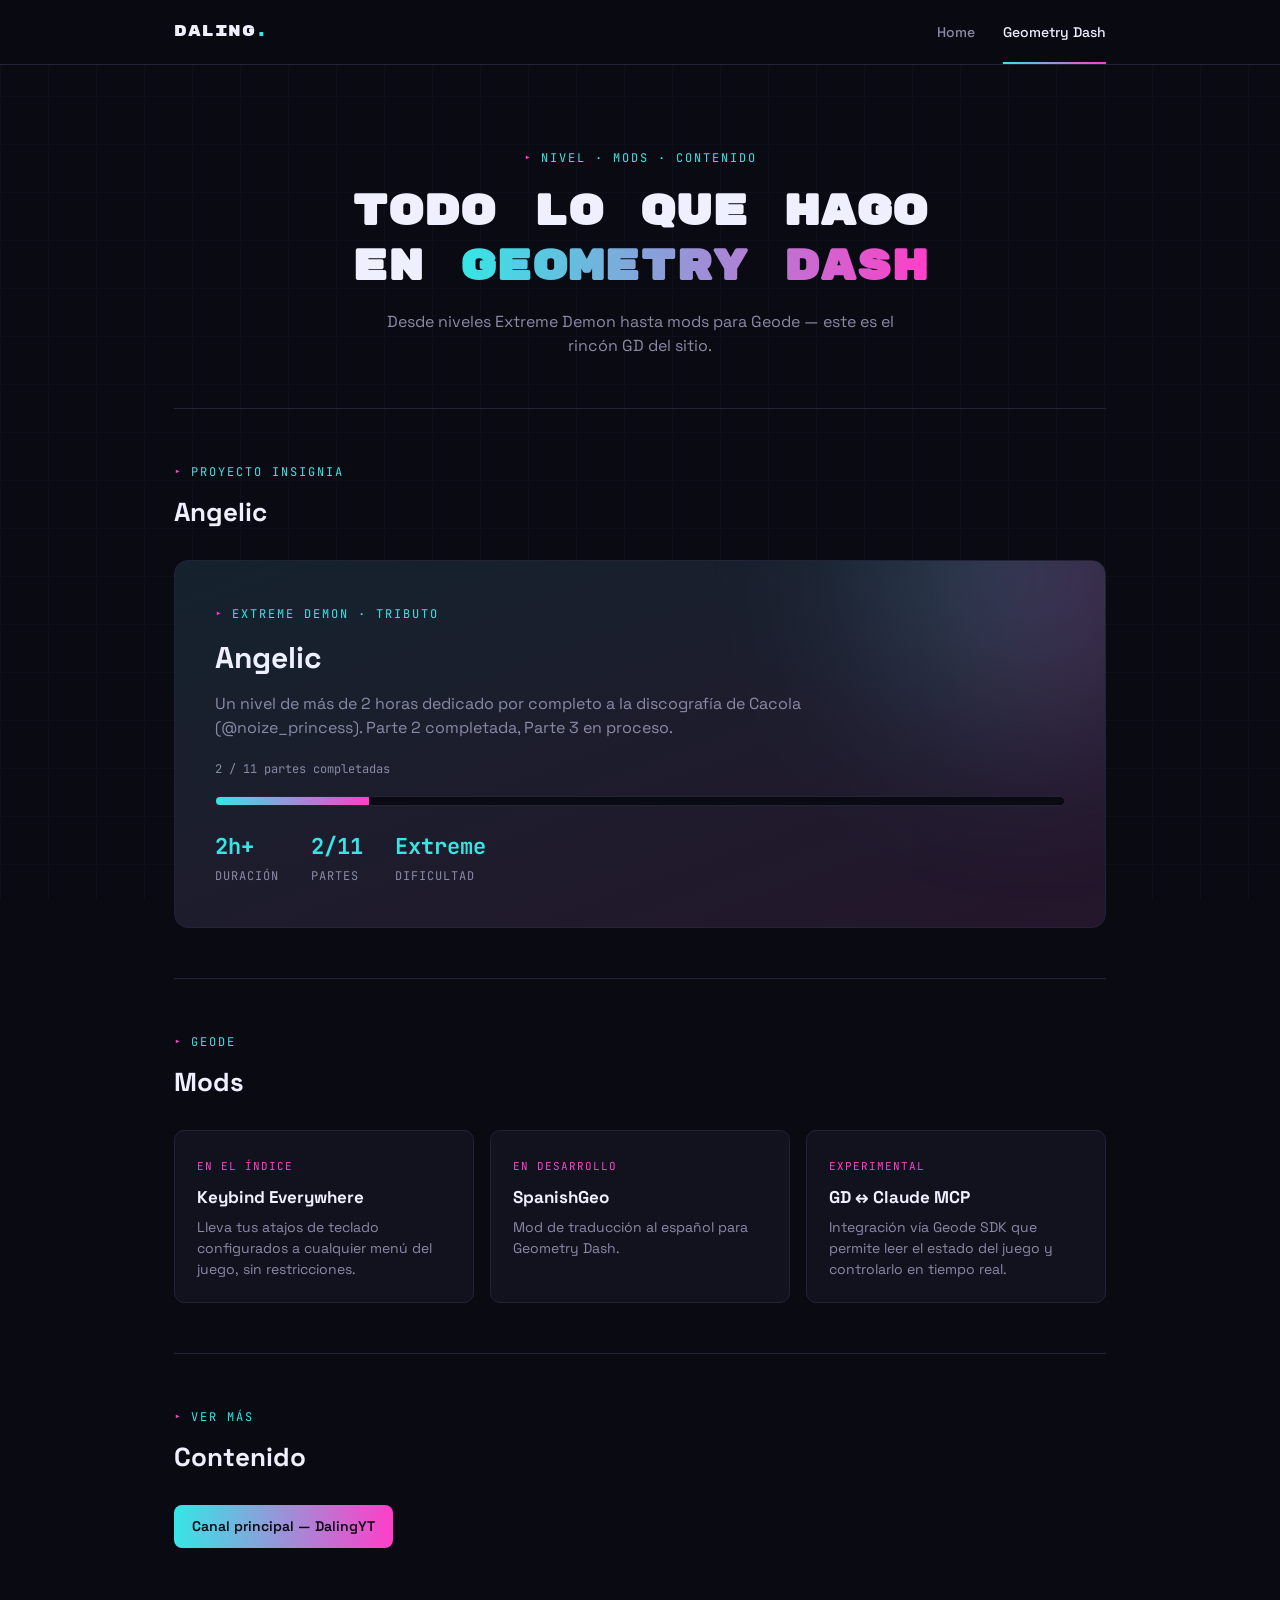
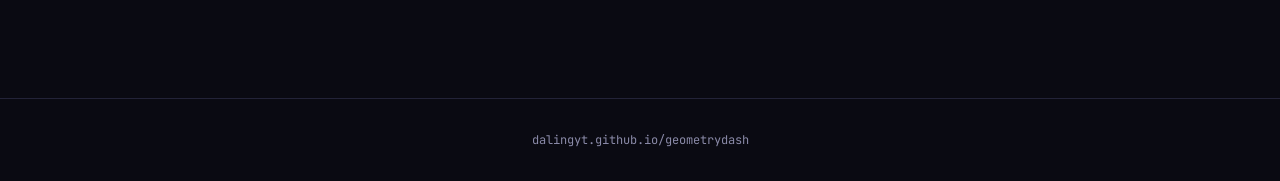
==== geometrydash/index.html @ 339babcb "Add files via upload" ====
<!DOCTYPE html>
<html lang="es">
<head>
<meta charset="UTF-8">
<meta name="viewport" content="width=device-width, initial-scale=1.0">
<title>Geometry Dash — Daling</title>
<link rel="stylesheet" href="../style.css">
<style>
  .hero {
    padding: 80px 0 50px;
    text-align: center;
  }
  .hero h1 {
    font-family: 'Rubik Mono One', sans-serif;
    font-size: clamp(28px, 5vw, 42px);
    line-height: 1.3;
    margin: 16px 0;
  }
  .hero p { color: var(--text-dim); max-width: 52ch; margin: 0 auto; }

  section { padding: 50px 0; border-top: 1px solid var(--line); }
  .section-head { margin-bottom: 28px; }
  .section-head h2 { font-size: 26px; margin-top: 10px; }

  /* Angelic feature — the signature of this page */
  .angelic {
    position: relative;
    border-radius: 14px;
    padding: 40px;
    background:
      linear-gradient(160deg, rgba(53,230,230,0.08), rgba(255,62,201,0.08)),
      var(--bg-elevated);
    border: 1px solid var(--line);
    overflow: hidden;
  }
  .angelic::before {
    content: '';
    position: absolute;
    top: -40%; right: -10%;
    width: 320px; height: 320px;
    background: var(--grad);
    filter: blur(90px);
    opacity: 0.25;
    border-radius: 50%;
  }
  .angelic-inner { position: relative; z-index: 1; }
  .angelic h3 {
    font-size: 30px;
    margin: 10px 0 12px;
  }
  .angelic p { color: var(--text-dim); max-width: 60ch; margin-bottom: 20px; }
  .statrow { display: flex; gap: 32px; flex-wrap: wrap; margin-top: 24px; }
  .stat { font-family: 'JetBrains Mono', monospace; }
  .stat .num { font-size: 22px; font-weight: 700; color: var(--cyan); display: block; }
  .stat .label { font-size: 12px; color: var(--text-dim); text-transform: uppercase; letter-spacing: 1px; }

  .progressbar {
    height: 10px;
    border-radius: 6px;
    background: var(--bg);
    border: 1px solid var(--line);
    overflow: hidden;
    margin: 18px 0 6px;
  }
  .progressbar > div {
    height: 100%;
    width: 62%;
    background: var(--grad);
  }
  .progress-label { font-family: 'JetBrains Mono', monospace; font-size: 12px; color: var(--text-dim); }

  .cardgrid {
    display: grid;
    grid-template-columns: repeat(auto-fit, minmax(220px, 1fr));
    gap: 16px;
  }
  .card {
    background: var(--bg-elevated);
    border: 1px solid var(--line);
    border-radius: 10px;
    padding: 22px;
    transition: border-color 0.15s, transform 0.15s;
  }
  .card:hover { border-color: var(--cyan); transform: translateY(-3px); }
  .card .tag {
    font-family: 'JetBrains Mono', monospace;
    font-size: 11px;
    color: var(--magenta);
    text-transform: uppercase;
    letter-spacing: 1px;
  }
  .card h3 { font-size: 17px; margin: 8px 0 6px; }
  .card p { color: var(--text-dim); font-size: 14px; }

  .btn {
    display: inline-flex;
    align-items: center;
    gap: 8px;
    padding: 11px 18px;
    border-radius: 8px;
    font-weight: 600;
    font-size: 14px;
    border: 1px solid var(--line);
    transition: transform 0.15s, border-color 0.15s;
  }
  .btn:hover { transform: translateY(-2px); border-color: var(--cyan); }
  .btn.primary { background: var(--grad); color: #0a0a12; border: none; }
</style>
</head>
<body>

<nav>
  <div class="wrap">
    <div class="brand">DALING<span>.</span></div>
    <div class="navlinks">
      <a href="../index.html">Home</a>
      <a href="index.html" class="active">Geometry Dash</a>
    </div>
  </div>
</nav>

<div class="wrap">
  <section class="hero" style="border-top:none;">
    <span class="eyebrow">Nivel · Mods · Contenido</span>
    <h1>Todo lo que hago<br>en <span class="grad-text">Geometry Dash</span></h1>
    <p>Desde niveles Extreme Demon hasta mods para Geode — este es el rincón GD del sitio.</p>
  </section>

  <section>
    <div class="section-head">
      <span class="eyebrow">Proyecto insignia</span>
      <h2>Angelic</h2>
    </div>
    <div class="angelic">
      <div class="angelic-inner">
        <span class="eyebrow">Extreme Demon · Tributo</span>
        <h3>Angelic</h3>
        <p>Un nivel de más de 2 horas dedicado por completo a la discografía de Cacola (@noize_princess). Parte 2 completada, Parte 3 en proceso.</p>
        <div class="progress-label">2 / 11 partes completadas</div>
        <div class="progressbar"><div style="width: 18%;"></div></div>
        <div class="statrow">
          <div class="stat"><span class="num">2h+</span><span class="label">Duración</span></div>
          <div class="stat"><span class="num">2/11</span><span class="label">Partes</span></div>
          <div class="stat"><span class="num">Extreme</span><span class="label">Dificultad</span></div>
        </div>
      </div>
    </div>
  </section>

  <section>
    <div class="section-head">
      <span class="eyebrow">Geode</span>
      <h2>Mods</h2>
    </div>
    <div class="cardgrid">
      <div class="card">
        <span class="tag">En el índice</span>
        <h3>Keybind Everywhere</h3>
        <p>Lleva tus atajos de teclado configurados a cualquier menú del juego, sin restricciones.</p>
      </div>
      <div class="card">
        <span class="tag">En desarrollo</span>
        <h3>SpanishGeo</h3>
        <p>Mod de traducción al español para Geometry Dash.</p>
      </div>
      <div class="card">
        <span class="tag">Experimental</span>
        <h3>GD ↔ Claude MCP</h3>
        <p>Integración vía Geode SDK que permite leer el estado del juego y controlarlo en tiempo real.</p>
      </div>
    </div>
  </section>

  <section>
    <div class="section-head">
      <span class="eyebrow">Ver más</span>
      <h2>Contenido</h2>
    </div>
    <a class="btn primary" href="https://www.youtube.com/@DalingYT" target="_blank" rel="noopener">Canal principal — DalingYT</a>
  </section>
</div>

<footer>dalingyt.github.io/geometrydash</footer>

</body>
</html>
---- style.css ----
@import url('https://fonts.googleapis.com/css2?family=Rubik+Mono+One&family=Space+Grotesk:wght@400;500;600;700&family=JetBrains+Mono:wght@400;500&display=swap');

:root {
  --bg: #0a0a12;
  --bg-elevated: #12121e;
  --line: #232338;
  --cyan: #35e6e6;
  --magenta: #ff3ec9;
  --yellow: #fce94f;
  --text: #eef0ff;
  --text-dim: #8a8aa8;
  --grad: linear-gradient(90deg, var(--cyan), var(--magenta));
}

* { margin: 0; padding: 0; box-sizing: border-box; }

html { scroll-behavior: smooth; }

body {
  background: var(--bg);
  color: var(--text);
  font-family: 'Space Grotesk', sans-serif;
  line-height: 1.5;
  overflow-x: hidden;
}

body::before {
  content: '';
  position: fixed;
  inset: 0;
  background-image:
    linear-gradient(var(--line) 1px, transparent 1px),
    linear-gradient(90deg, var(--line) 1px, transparent 1px);
  background-size: 48px 48px;
  opacity: 0.25;
  pointer-events: none;
  z-index: 0;
}

a { color: inherit; text-decoration: none; }

.wrap {
  position: relative;
  z-index: 1;
  max-width: 980px;
  margin: 0 auto;
  padding: 0 24px;
}

/* Nav */
nav {
  position: sticky;
  top: 0;
  z-index: 10;
  background: rgba(10,10,18,0.85);
  backdrop-filter: blur(8px);
  border-bottom: 1px solid var(--line);
}
nav .wrap {
  display: flex;
  align-items: center;
  justify-content: space-between;
  height: 64px;
}
.brand {
  font-family: 'Rubik Mono One', sans-serif;
  font-size: 15px;
  letter-spacing: 0.5px;
}
.brand span { color: var(--cyan); }
.navlinks { display: flex; gap: 28px; font-size: 14px; font-weight: 500; }
.navlinks a { color: var(--text-dim); transition: color 0.15s; position: relative; }
.navlinks a:hover, .navlinks a.active { color: var(--text); }
.navlinks a.active::after {
  content: '';
  position: absolute;
  left: 0; right: 0; bottom: -21px;
  height: 2px;
  background: var(--grad);
}

/* Headings */
h1, h2, h3 { font-family: 'Space Grotesk', sans-serif; font-weight: 700; }
.eyebrow {
  font-family: 'JetBrains Mono', monospace;
  font-size: 12px;
  letter-spacing: 2px;
  text-transform: uppercase;
  color: var(--cyan);
  display: inline-flex;
  align-items: center;
  gap: 8px;
}
.eyebrow::before { content: '▸'; color: var(--magenta); }

.grad-text {
  background: var(--grad);
  -webkit-background-clip: text;
  background-clip: text;
  color: transparent;
}

/* Focus visibility */
a:focus-visible, button:focus-visible {
  outline: 2px solid var(--cyan);
  outline-offset: 3px;
}

@media (prefers-reduced-motion: reduce) {
  * { animation: none !important; transition: none !important; }
}

footer {
  border-top: 1px solid var(--line);
  margin-top: 100px;
  padding: 32px 0;
  text-align: center;
  color: var(--text-dim);
  font-family: 'JetBrains Mono', monospace;
  font-size: 12px;
}
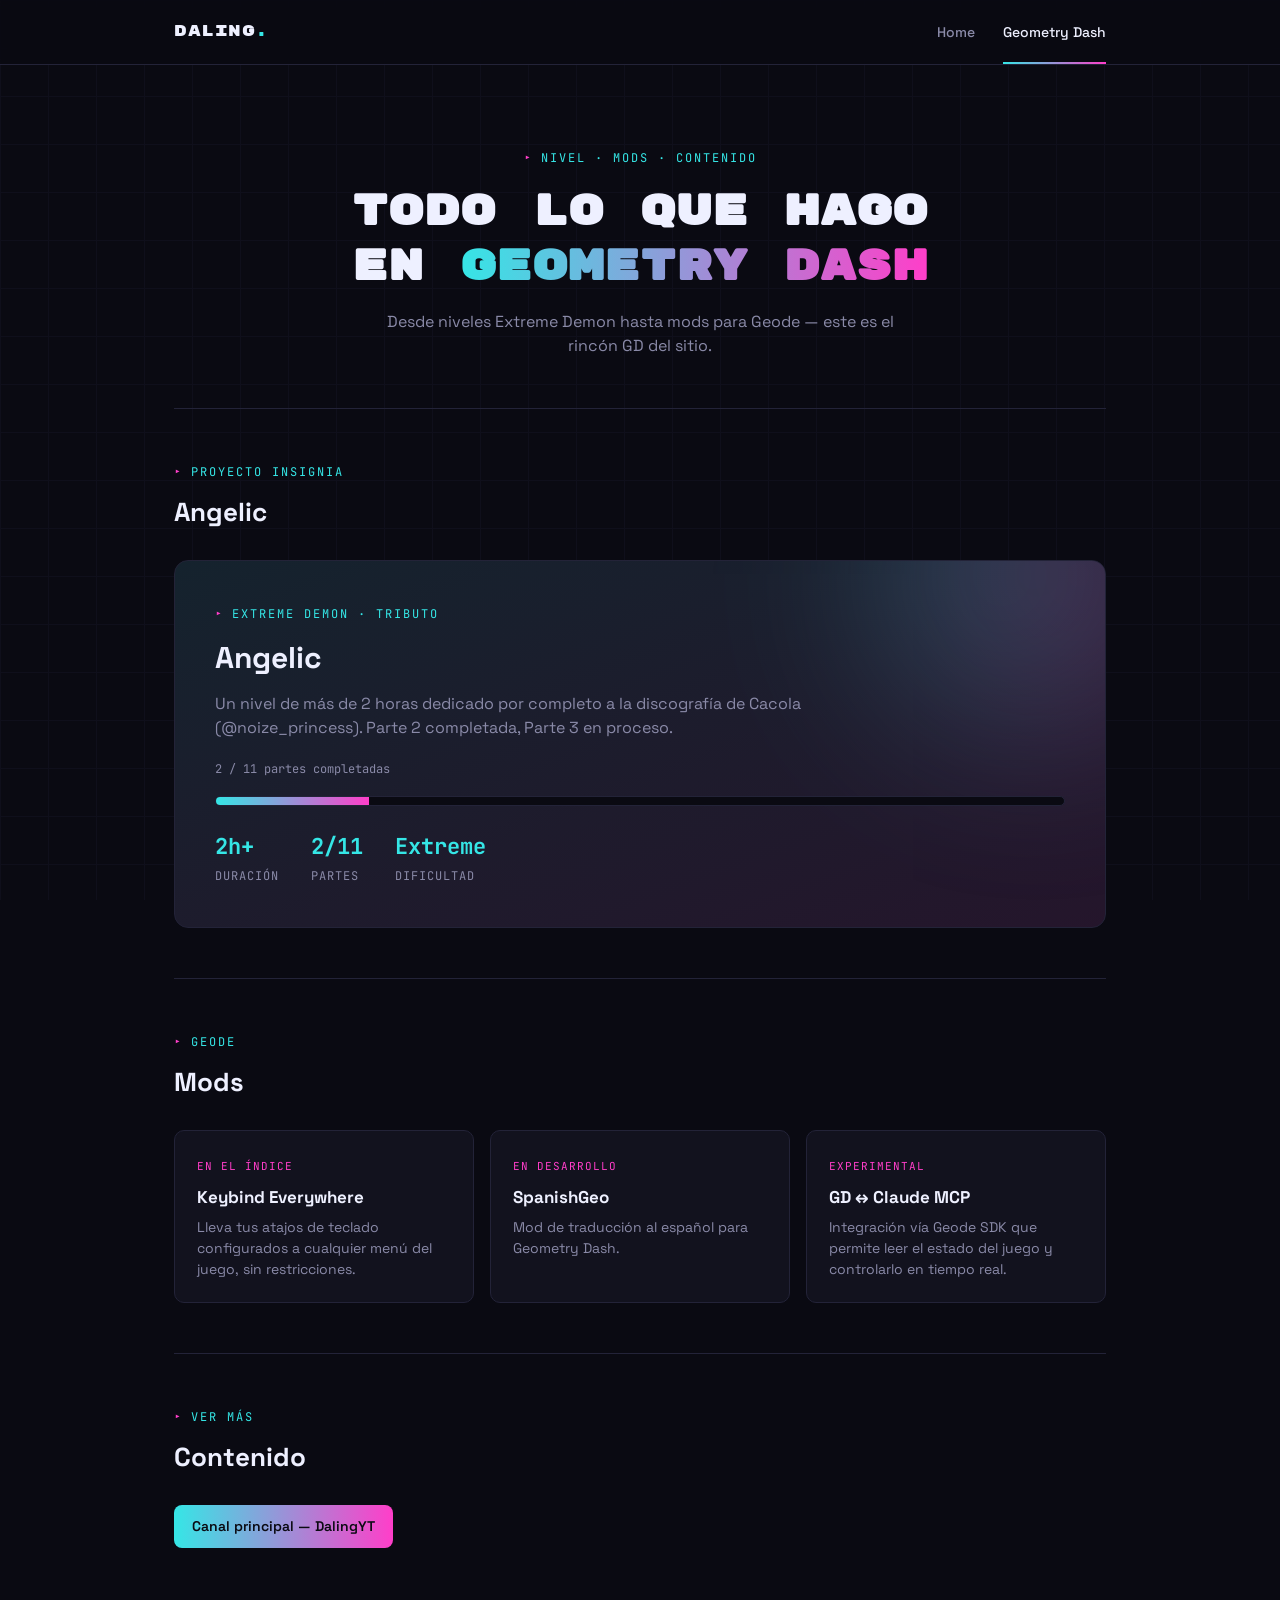
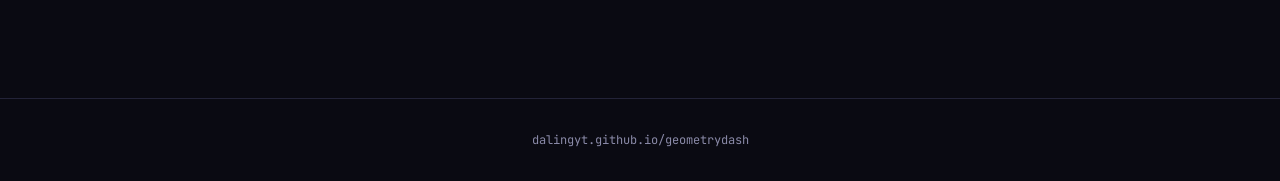
==== commit 197586f2: "Add files via upload" ====
--- a/geometrydash/index.html
+++ b/geometrydash/index.html
@@ -4,6 +4,15 @@
 <meta charset="UTF-8">
 <meta name="viewport" content="width=device-width, initial-scale=1.0">
 <title>Geometry Dash — Daling</title>
+
+<!-- Open Graph / preview para Discord, WhatsApp, etc. -->
+<meta property="og:title" content="Geometry Dash — Daling">
+<meta property="og:description" content="Niveles, mods de Geode y contenido de Geometry Dash.">
+<meta property="og:image" content="https://dalingyt.github.io/og-image.png">
+<meta property="og:url" content="https://dalingyt.github.io/geometrydash/">
+<meta property="og:type" content="website">
+<meta name="twitter:card" content="summary_large_image">
+
 <link rel="stylesheet" href="../style.css">
 <style>
   .hero {
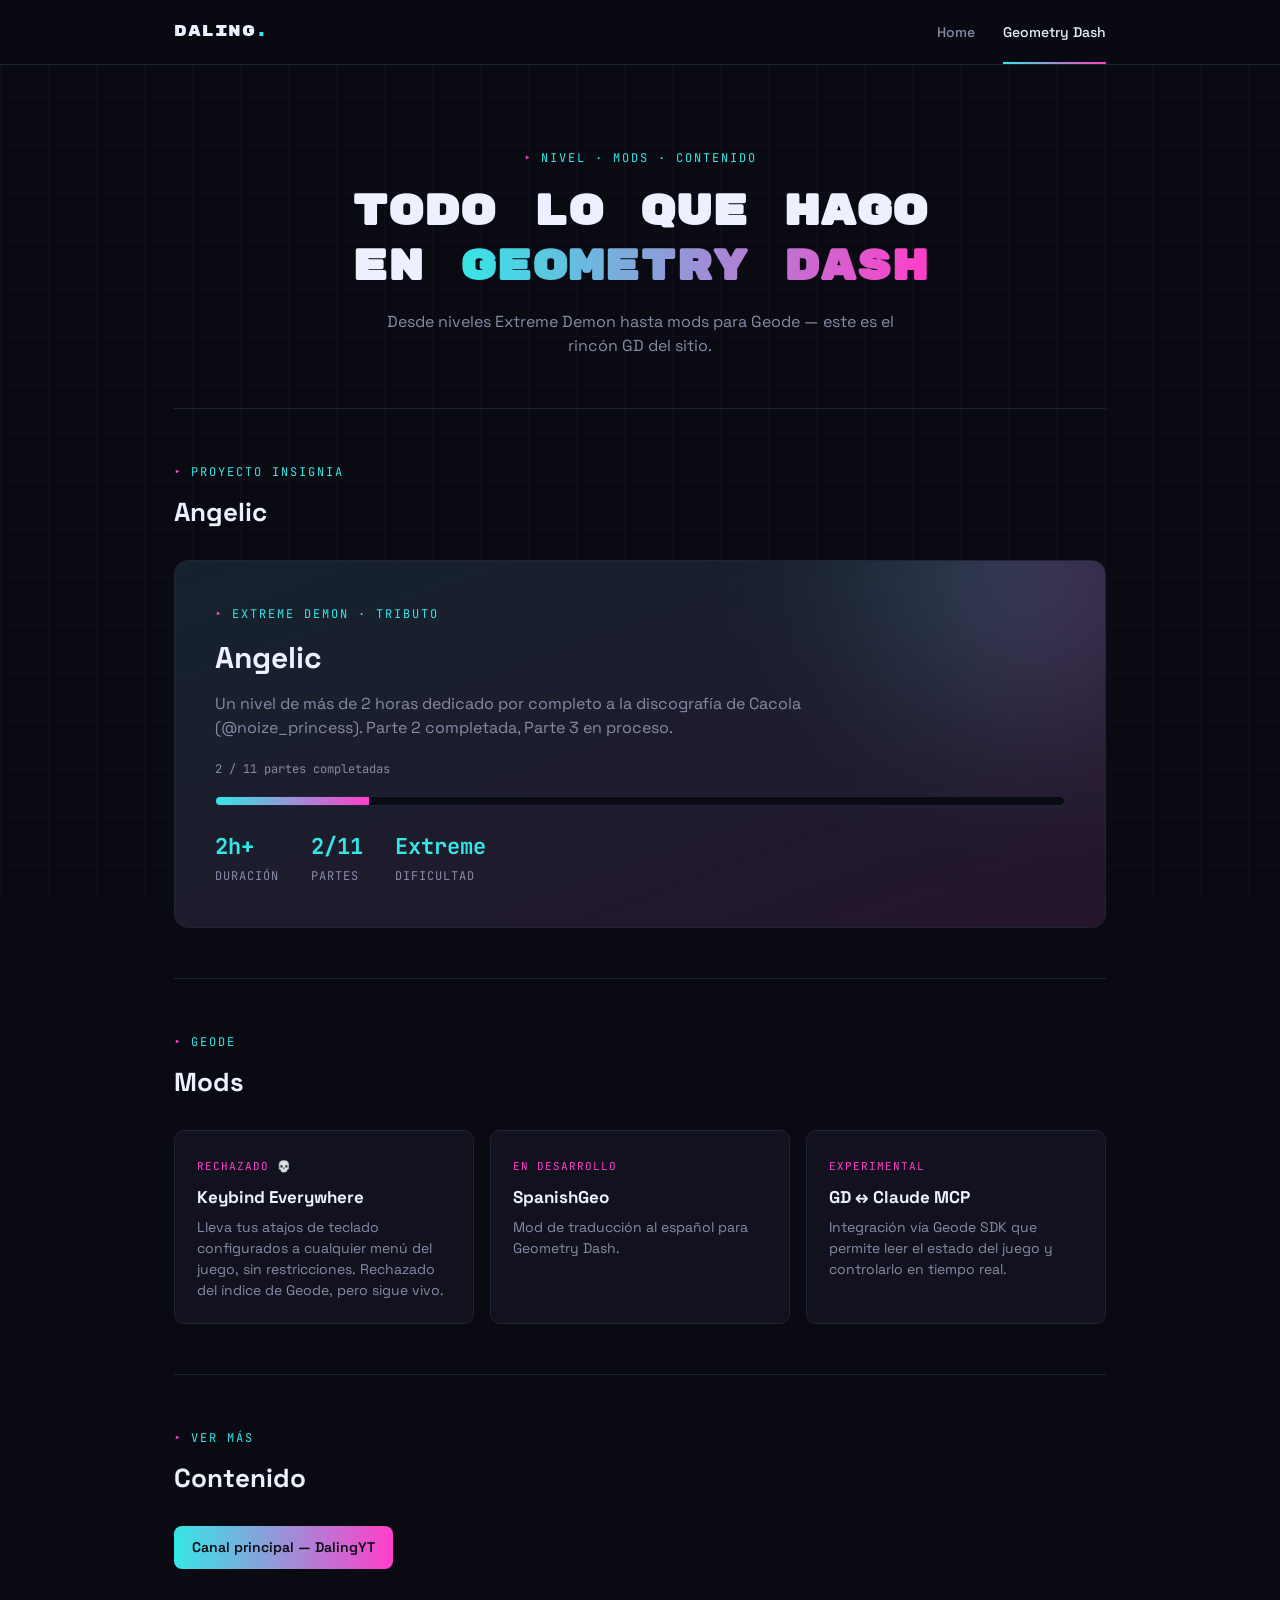
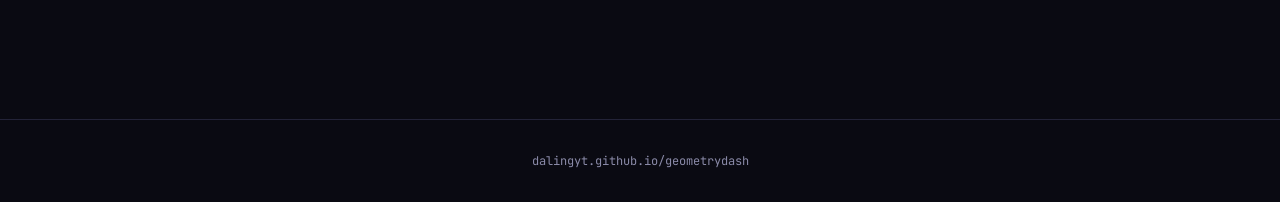
==== commit 10da18af: "Add files via upload" ====
--- a/geometrydash/index.html
+++ b/geometrydash/index.html
@@ -4,6 +4,9 @@
 <meta charset="UTF-8">
 <meta name="viewport" content="width=device-width, initial-scale=1.0">
 <title>Geometry Dash — Daling</title>
+<link rel="icon" type="image/svg+xml" href="../favicon.svg">
+<link rel="icon" type="image/png" href="../favicon-32.png">
+<link rel="apple-touch-icon" href="../apple-touch-icon.png">
 
 <!-- Open Graph / preview para Discord, WhatsApp, etc. -->
 <meta property="og:title" content="Geometry Dash — Daling">
@@ -163,9 +166,9 @@
     </div>
     <div class="cardgrid">
       <div class="card">
-        <span class="tag">En el índice</span>
+        <span class="tag">Rechazado 💀</span>
         <h3>Keybind Everywhere</h3>
-        <p>Lleva tus atajos de teclado configurados a cualquier menú del juego, sin restricciones.</p>
+        <p>Lleva tus atajos de teclado configurados a cualquier menú del juego, sin restricciones. Rechazado del índice de Geode, pero sigue vivo.</p>
       </div>
       <div class="card">
         <span class="tag">En desarrollo</span>
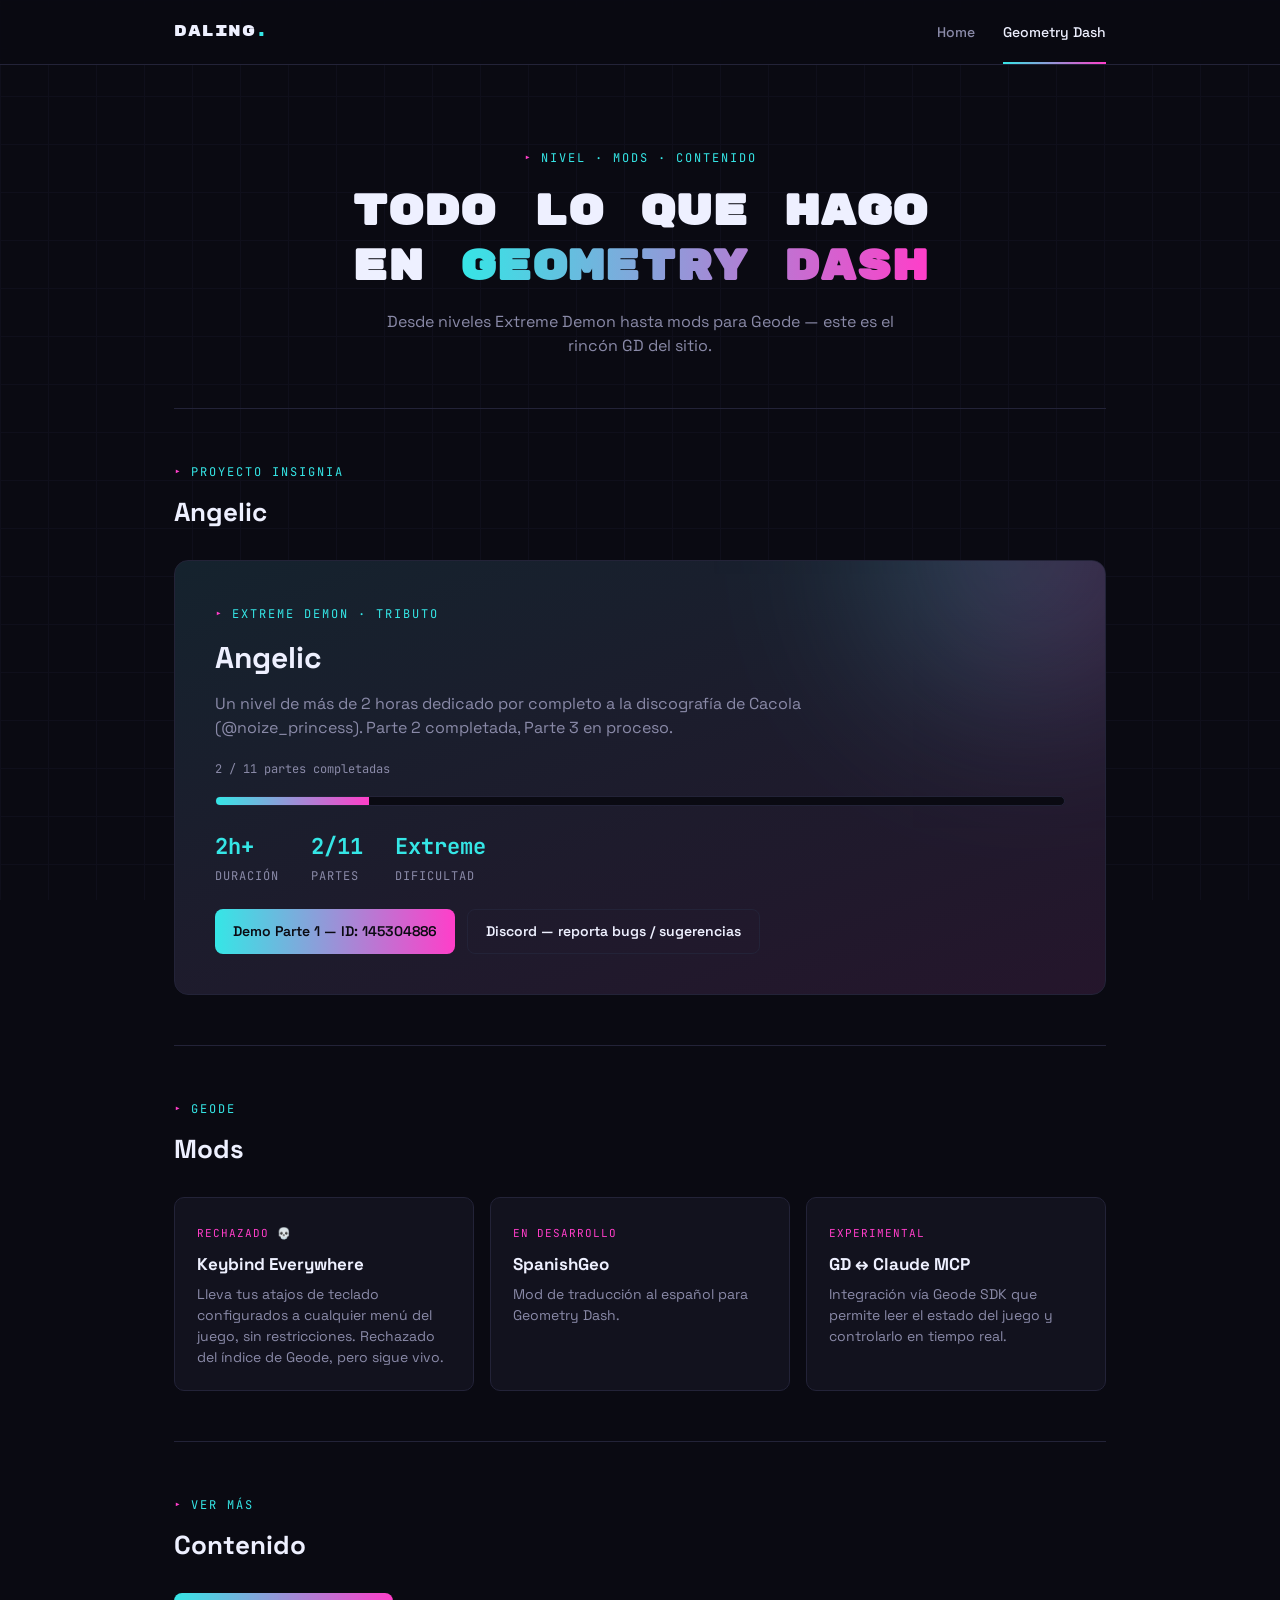
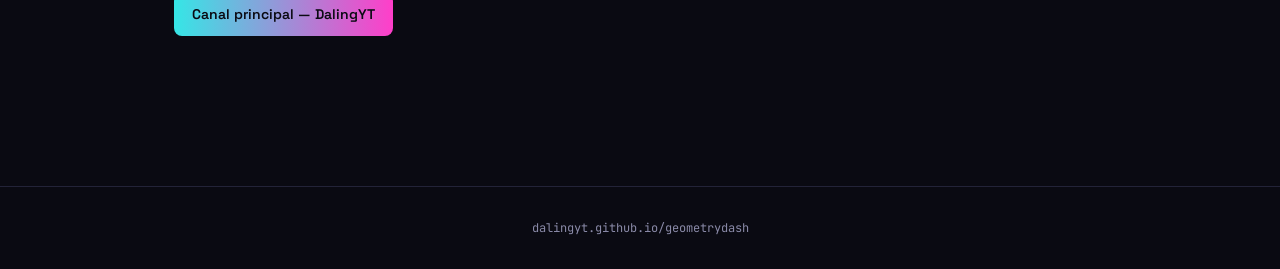
==== commit bead99eb: "Add files via upload" ====
--- a/geometrydash/index.html
+++ b/geometrydash/index.html
@@ -80,6 +80,13 @@
     background: var(--grad);
   }
   .progress-label { font-family: 'JetBrains Mono', monospace; font-size: 12px; color: var(--text-dim); }
+
+  .demo-links {
+    display: flex;
+    gap: 12px;
+    flex-wrap: wrap;
+    margin-top: 22px;
+  }
 
   .cardgrid {
     display: grid;
@@ -155,6 +162,10 @@
           <div class="stat"><span class="num">2/11</span><span class="label">Partes</span></div>
           <div class="stat"><span class="num">Extreme</span><span class="label">Dificultad</span></div>
         </div>
+        <div class="demo-links">
+          <span class="btn primary">Demo Parte 1 — ID: 145304886</span>
+          <a class="btn" href="https://discord.gg/QyGuuEFUB7" target="_blank" rel="noopener">Discord — reporta bugs / sugerencias</a>
+        </div>
       </div>
     </div>
   </section>
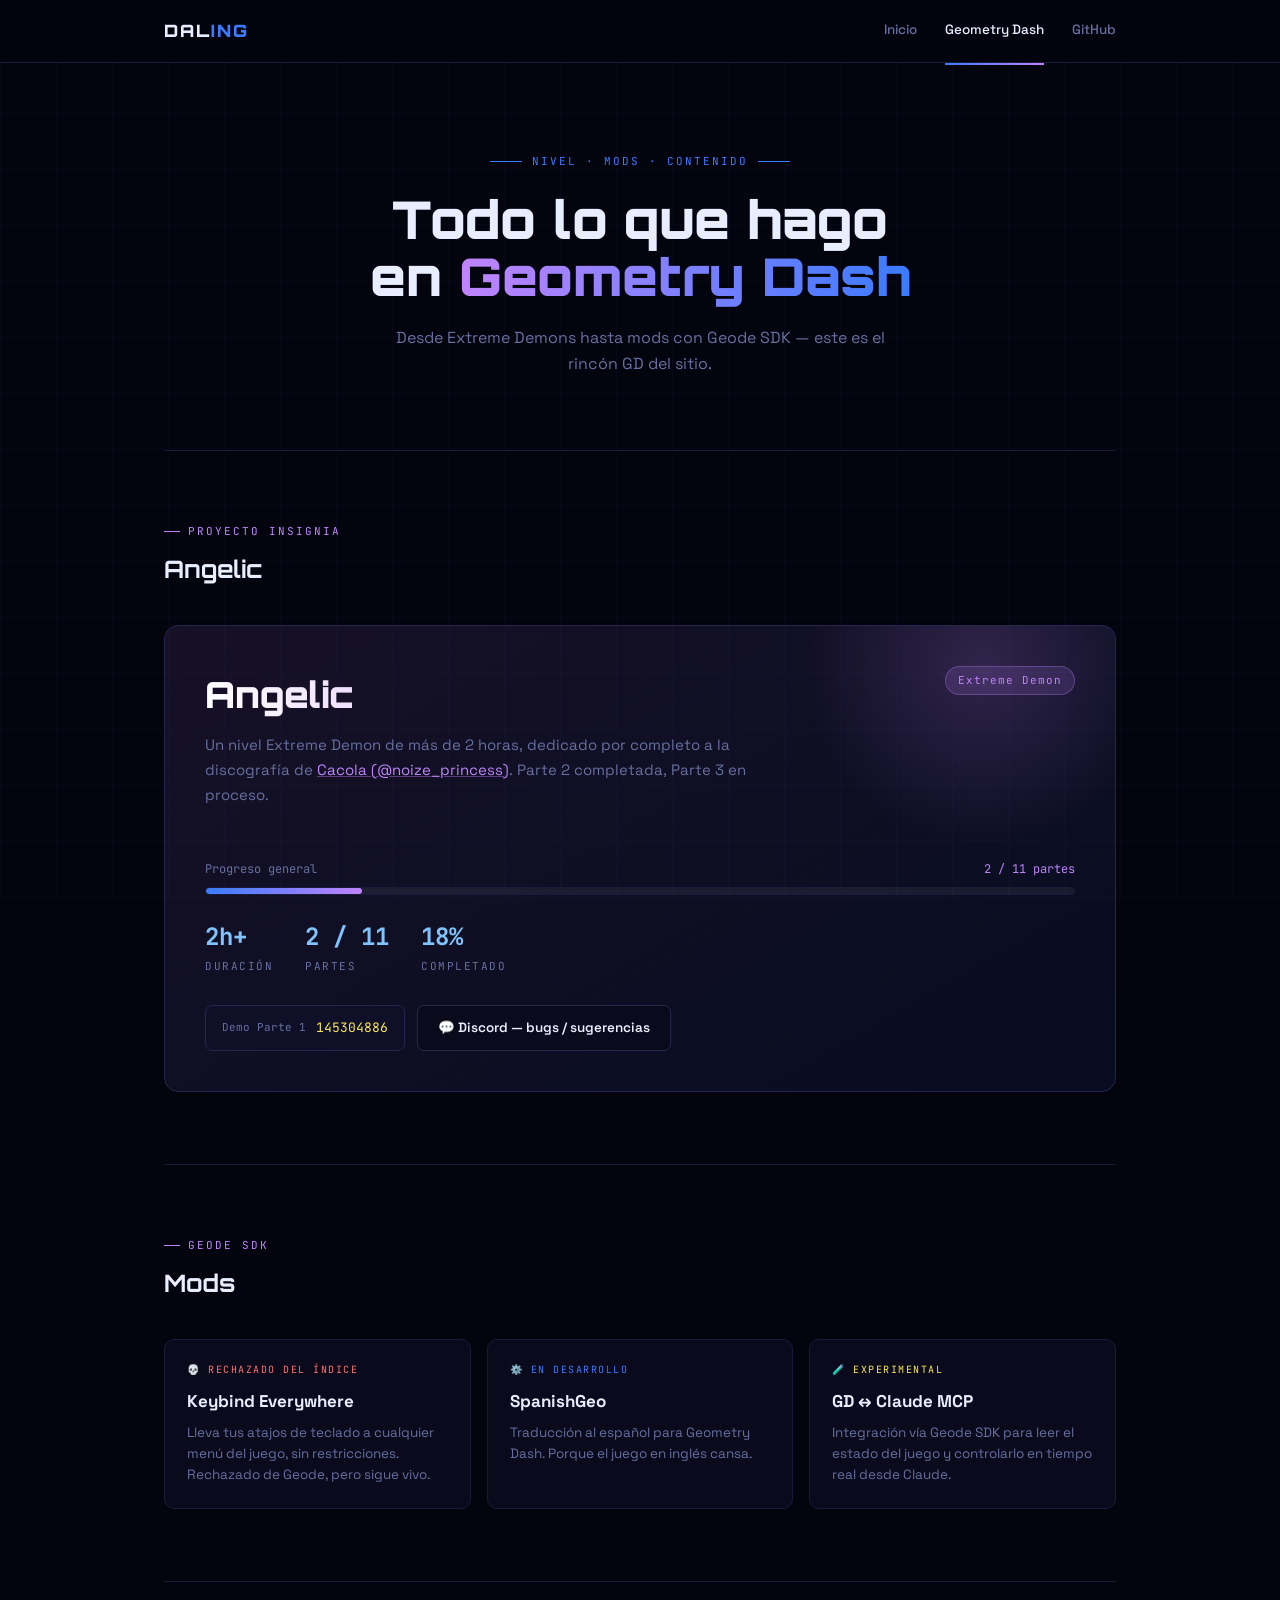
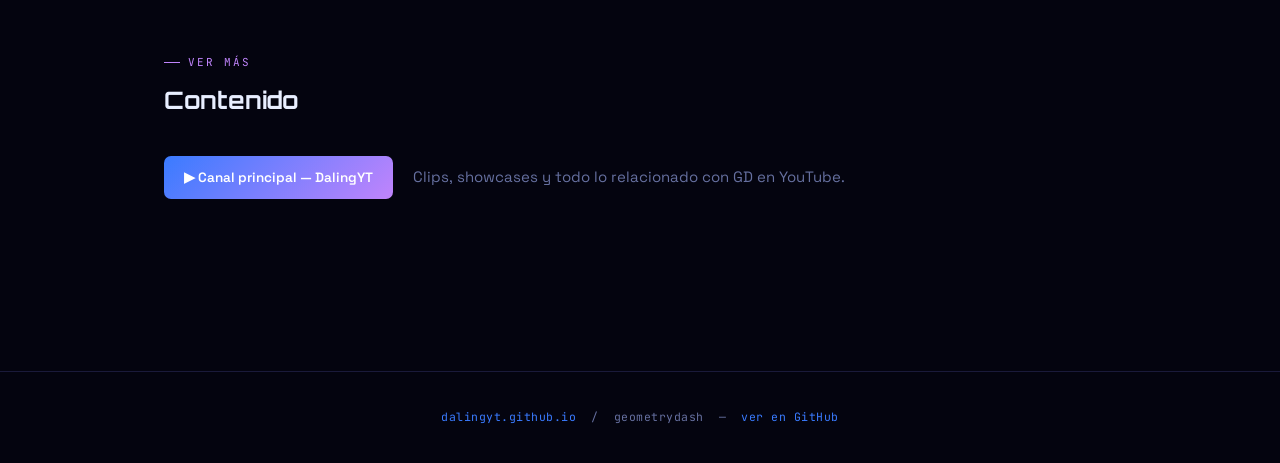
==== commit bbf85ee4: "Add files via upload" ====
--- a/geometrydash/index.html
+++ b/geometrydash/index.html
@@ -1,209 +1,514 @@
-<!DOCTYPE html>
-<html lang="es">
-<head>
-<meta charset="UTF-8">
-<meta name="viewport" content="width=device-width, initial-scale=1.0">
-<title>Geometry Dash — Daling</title>
-<link rel="icon" type="image/svg+xml" href="../favicon.svg">
-<link rel="icon" type="image/png" href="../favicon-32.png">
-<link rel="apple-touch-icon" href="../apple-touch-icon.png">
-
-<!-- Open Graph / preview para Discord, WhatsApp, etc. -->
-<meta property="og:title" content="Geometry Dash — Daling">
-<meta property="og:description" content="Niveles, mods de Geode y contenido de Geometry Dash.">
-<meta property="og:image" content="https://dalingyt.github.io/og-image.png">
-<meta property="og:url" content="https://dalingyt.github.io/geometrydash/">
-<meta property="og:type" content="website">
-<meta name="twitter:card" content="summary_large_image">
-
-<link rel="stylesheet" href="../style.css">
-<style>
-  .hero {
-    padding: 80px 0 50px;
-    text-align: center;
-  }
-  .hero h1 {
-    font-family: 'Rubik Mono One', sans-serif;
-    font-size: clamp(28px, 5vw, 42px);
-    line-height: 1.3;
-    margin: 16px 0;
-  }
-  .hero p { color: var(--text-dim); max-width: 52ch; margin: 0 auto; }
-
-  section { padding: 50px 0; border-top: 1px solid var(--line); }
-  .section-head { margin-bottom: 28px; }
-  .section-head h2 { font-size: 26px; margin-top: 10px; }
-
-  /* Angelic feature — the signature of this page */
-  .angelic {
-    position: relative;
-    border-radius: 14px;
-    padding: 40px;
-    background:
-      linear-gradient(160deg, rgba(53,230,230,0.08), rgba(255,62,201,0.08)),
-      var(--bg-elevated);
-    border: 1px solid var(--line);
-    overflow: hidden;
-  }
-  .angelic::before {
-    content: '';
-    position: absolute;
-    top: -40%; right: -10%;
-    width: 320px; height: 320px;
-    background: var(--grad);
-    filter: blur(90px);
-    opacity: 0.25;
-    border-radius: 50%;
-  }
-  .angelic-inner { position: relative; z-index: 1; }
-  .angelic h3 {
-    font-size: 30px;
-    margin: 10px 0 12px;
-  }
-  .angelic p { color: var(--text-dim); max-width: 60ch; margin-bottom: 20px; }
-  .statrow { display: flex; gap: 32px; flex-wrap: wrap; margin-top: 24px; }
-  .stat { font-family: 'JetBrains Mono', monospace; }
-  .stat .num { font-size: 22px; font-weight: 700; color: var(--cyan); display: block; }
-  .stat .label { font-size: 12px; color: var(--text-dim); text-transform: uppercase; letter-spacing: 1px; }
-
-  .progressbar {
-    height: 10px;
-    border-radius: 6px;
-    background: var(--bg);
-    border: 1px solid var(--line);
-    overflow: hidden;
-    margin: 18px 0 6px;
-  }
-  .progressbar > div {
-    height: 100%;
-    width: 62%;
-    background: var(--grad);
-  }
-  .progress-label { font-family: 'JetBrains Mono', monospace; font-size: 12px; color: var(--text-dim); }
-
-  .demo-links {
-    display: flex;
-    gap: 12px;
-    flex-wrap: wrap;
-    margin-top: 22px;
-  }
-
-  .cardgrid {
-    display: grid;
-    grid-template-columns: repeat(auto-fit, minmax(220px, 1fr));
-    gap: 16px;
-  }
-  .card {
-    background: var(--bg-elevated);
-    border: 1px solid var(--line);
-    border-radius: 10px;
-    padding: 22px;
-    transition: border-color 0.15s, transform 0.15s;
-  }
-  .card:hover { border-color: var(--cyan); transform: translateY(-3px); }
-  .card .tag {
-    font-family: 'JetBrains Mono', monospace;
-    font-size: 11px;
-    color: var(--magenta);
-    text-transform: uppercase;
-    letter-spacing: 1px;
-  }
-  .card h3 { font-size: 17px; margin: 8px 0 6px; }
-  .card p { color: var(--text-dim); font-size: 14px; }
-
-  .btn {
-    display: inline-flex;
-    align-items: center;
-    gap: 8px;
-    padding: 11px 18px;
-    border-radius: 8px;
-    font-weight: 600;
-    font-size: 14px;
-    border: 1px solid var(--line);
-    transition: transform 0.15s, border-color 0.15s;
-  }
-  .btn:hover { transform: translateY(-2px); border-color: var(--cyan); }
-  .btn.primary { background: var(--grad); color: #0a0a12; border: none; }
-</style>
-</head>
-<body>
-
-<nav>
-  <div class="wrap">
-    <div class="brand">DALING<span>.</span></div>
-    <div class="navlinks">
-      <a href="../index.html">Home</a>
-      <a href="index.html" class="active">Geometry Dash</a>
-    </div>
-  </div>
-</nav>
-
-<div class="wrap">
-  <section class="hero" style="border-top:none;">
-    <span class="eyebrow">Nivel · Mods · Contenido</span>
-    <h1>Todo lo que hago<br>en <span class="grad-text">Geometry Dash</span></h1>
-    <p>Desde niveles Extreme Demon hasta mods para Geode — este es el rincón GD del sitio.</p>
-  </section>
-
-  <section>
-    <div class="section-head">
-      <span class="eyebrow">Proyecto insignia</span>
-      <h2>Angelic</h2>
-    </div>
-    <div class="angelic">
-      <div class="angelic-inner">
-        <span class="eyebrow">Extreme Demon · Tributo</span>
-        <h3>Angelic</h3>
-        <p>Un nivel de más de 2 horas dedicado por completo a la discografía de Cacola (@noize_princess). Parte 2 completada, Parte 3 en proceso.</p>
-        <div class="progress-label">2 / 11 partes completadas</div>
-        <div class="progressbar"><div style="width: 18%;"></div></div>
-        <div class="statrow">
-          <div class="stat"><span class="num">2h+</span><span class="label">Duración</span></div>
-          <div class="stat"><span class="num">2/11</span><span class="label">Partes</span></div>
-          <div class="stat"><span class="num">Extreme</span><span class="label">Dificultad</span></div>
-        </div>
-        <div class="demo-links">
-          <span class="btn primary">Demo Parte 1 — ID: 145304886</span>
-          <a class="btn" href="https://discord.gg/QyGuuEFUB7" target="_blank" rel="noopener">Discord — reporta bugs / sugerencias</a>
-        </div>
-      </div>
-    </div>
-  </section>
-
-  <section>
-    <div class="section-head">
-      <span class="eyebrow">Geode</span>
-      <h2>Mods</h2>
-    </div>
-    <div class="cardgrid">
-      <div class="card">
-        <span class="tag">Rechazado 💀</span>
-        <h3>Keybind Everywhere</h3>
-        <p>Lleva tus atajos de teclado configurados a cualquier menú del juego, sin restricciones. Rechazado del índice de Geode, pero sigue vivo.</p>
-      </div>
-      <div class="card">
-        <span class="tag">En desarrollo</span>
-        <h3>SpanishGeo</h3>
-        <p>Mod de traducción al español para Geometry Dash.</p>
-      </div>
-      <div class="card">
-        <span class="tag">Experimental</span>
-        <h3>GD ↔ Claude MCP</h3>
-        <p>Integración vía Geode SDK que permite leer el estado del juego y controlarlo en tiempo real.</p>
-      </div>
-    </div>
-  </section>
-
-  <section>
-    <div class="section-head">
-      <span class="eyebrow">Ver más</span>
-      <h2>Contenido</h2>
-    </div>
-    <a class="btn primary" href="https://www.youtube.com/@DalingYT" target="_blank" rel="noopener">Canal principal — DalingYT</a>
-  </section>
-</div>
-
-<footer>dalingyt.github.io/geometrydash</footer>
-
-</body>
-</html>+<!DOCTYPE html>
+<html lang="es">
+<head>
+<meta charset="UTF-8">
+<meta name="viewport" content="width=device-width, initial-scale=1.0">
+<title>Geometry Dash — Daling</title>
+<link rel="icon" type="image/svg+xml" href="../favicon.svg">
+<link rel="icon" type="image/png" href="../favicon-32.png">
+<link rel="apple-touch-icon" href="../apple-touch-icon.png">
+<meta property="og:title" content="Geometry Dash — Daling">
+<meta property="og:description" content="Niveles, mods de Geode y contenido de Geometry Dash.">
+<meta property="og:image" content="https://dalingyt.github.io/og-image.png">
+<meta property="og:url" content="https://dalingyt.github.io/geometrydash/">
+<meta property="og:type" content="website">
+<meta name="twitter:card" content="summary_large_image">
+<link rel="preconnect" href="https://fonts.googleapis.com">
+<link rel="preconnect" href="https://fonts.gstatic.com" crossorigin>
+<link href="https://fonts.googleapis.com/css2?family=Orbitron:wght@700;900&family=Space+Grotesk:wght@400;500;600&family=JetBrains+Mono:wght@400;500&display=swap" rel="stylesheet">
+<style>
+/* ── Tokens ─────────────────────────────────────── */
+:root {
+  --bg:         #04040f;
+  --bg-2:       #0a0a1c;
+  --bg-3:       #0f0f28;
+  --line:       #1a1a3a;
+  --line-2:     #252550;
+  --blue:       #3a7bff;
+  --blue-glow:  rgba(58,123,255,.35);
+  --ice:        #80c4ff;
+  --spark:      #c084fc;
+  --spark-glow: rgba(192,132,252,.3);
+  --gold:       #fce94f;
+  --green:      #67e480;
+  --text:       #e8eeff;
+  --muted:      #6670a0;
+  --mono:       'JetBrains Mono', monospace;
+}
+
+/* ── Reset ──────────────────────────────────────── */
+*, *::before, *::after { margin:0; padding:0; box-sizing:border-box; }
+html { scroll-behavior: smooth; }
+body {
+  background: var(--bg);
+  color: var(--text);
+  font-family: 'Space Grotesk', sans-serif;
+  line-height: 1.6;
+  overflow-x: hidden;
+}
+a { color: inherit; text-decoration: none; }
+a:focus-visible, button:focus-visible {
+  outline: 2px solid var(--blue);
+  outline-offset: 3px;
+}
+
+/* ── Grid bg ────────────────────────────────────── */
+body::before {
+  content: '';
+  position: fixed; inset: 0; z-index: 0;
+  background-image:
+    linear-gradient(var(--line) 1px, transparent 1px),
+    linear-gradient(90deg, var(--line) 1px, transparent 1px);
+  background-size: 56px 56px;
+  opacity: .18;
+  pointer-events: none;
+}
+
+/* ── Wrap ───────────────────────────────────────── */
+.wrap {
+  position: relative; z-index: 1;
+  max-width: 1000px;
+  margin: 0 auto;
+  padding: 0 24px;
+}
+
+/* ── Nav ────────────────────────────────────────── */
+nav {
+  position: sticky; top: 0; z-index: 100;
+  background: rgba(4,4,15,.88);
+  backdrop-filter: blur(12px);
+  -webkit-backdrop-filter: blur(12px);
+  border-bottom: 1px solid var(--line);
+}
+nav .wrap {
+  display: flex;
+  align-items: center;
+  justify-content: space-between;
+  height: 62px;
+}
+.brand {
+  font-family: 'Orbitron', sans-serif;
+  font-size: 17px;
+  font-weight: 900;
+  letter-spacing: 2px;
+}
+.brand em { color: var(--blue); font-style: normal; }
+.navlinks { display: flex; gap: 28px; font-size: 13.5px; font-weight: 500; }
+.navlinks a {
+  color: var(--muted);
+  transition: color .15s;
+  position: relative;
+  padding-bottom: 2px;
+}
+.navlinks a:hover, .navlinks a.active { color: var(--text); }
+.navlinks a.active::after {
+  content: '';
+  position: absolute; left: 0; right: 0; bottom: -22px;
+  height: 2px;
+  background: linear-gradient(90deg, var(--blue), var(--spark));
+}
+
+/* ── Buttons ────────────────────────────────────── */
+.btn {
+  display: inline-flex; align-items: center; gap: 8px;
+  padding: 11px 20px;
+  border-radius: 7px;
+  font-weight: 600;
+  font-size: 13.5px;
+  border: 1px solid var(--line-2);
+  color: var(--text);
+  background: var(--bg-2);
+  transition: border-color .15s, color .15s, transform .15s, box-shadow .15s;
+}
+.btn:hover {
+  border-color: var(--blue);
+  color: var(--ice);
+  transform: translateY(-2px);
+  box-shadow: 0 0 18px var(--blue-glow);
+}
+.btn.primary {
+  background: linear-gradient(135deg, var(--blue), var(--spark));
+  border: none;
+  color: #fff;
+}
+.btn.primary:hover {
+  filter: brightness(1.12);
+  box-shadow: 0 0 24px var(--blue-glow), 0 0 40px var(--spark-glow);
+}
+
+/* ── Section base ───────────────────────────────── */
+section { padding: 72px 0; }
+section + section { border-top: 1px solid var(--line); }
+.sec-label {
+  font-family: var(--mono);
+  font-size: 11px;
+  color: var(--spark);
+  letter-spacing: 2px;
+  text-transform: uppercase;
+  margin-bottom: 10px;
+  display: flex; align-items: center; gap: 8px;
+}
+.sec-label::before { content:''; display:block; width:16px; height:1px; background:var(--spark); }
+.sec-h { font-family: 'Orbitron', sans-serif; font-size: 24px; font-weight: 700; margin-bottom: 36px; }
+
+/* ── Hero ───────────────────────────────────────── */
+.hero {
+  padding: 90px 0 72px;
+  text-align: center;
+}
+.hero-label {
+  font-family: var(--mono);
+  font-size: 11px;
+  color: var(--blue);
+  letter-spacing: 2px;
+  text-transform: uppercase;
+  margin-bottom: 20px;
+  display: flex; align-items: center; justify-content: center; gap: 10px;
+}
+.hero-label::before,
+.hero-label::after { content:''; display:block; width:32px; height:1px; background:var(--blue); }
+.hero h1 {
+  font-family: 'Orbitron', sans-serif;
+  font-size: clamp(30px, 5vw, 52px);
+  font-weight: 900;
+  line-height: 1.1;
+  margin-bottom: 20px;
+}
+.hero h1 .gd {
+  background: linear-gradient(90deg, var(--spark), var(--blue));
+  -webkit-background-clip: text; background-clip: text;
+  color: transparent;
+}
+.hero p {
+  color: var(--muted);
+  font-size: 16px;
+  max-width: 50ch;
+  margin: 0 auto;
+  line-height: 1.65;
+}
+
+/* ── Angelic feature card ───────────────────────── */
+.angelic-card {
+  position: relative;
+  border-radius: 14px;
+  padding: 40px;
+  background: linear-gradient(150deg, rgba(192,132,252,.1), rgba(58,123,255,.08));
+  border: 1px solid var(--line-2);
+  overflow: hidden;
+  transition: border-color .15s, box-shadow .15s;
+}
+.angelic-card:hover {
+  border-color: var(--spark);
+  box-shadow: 0 0 48px var(--spark-glow);
+}
+/* glow orb */
+.angelic-card::before {
+  content: '';
+  position: absolute;
+  top: -30%; right: -5%;
+  width: 360px; height: 360px;
+  background: radial-gradient(circle, var(--spark) 0%, transparent 70%);
+  opacity: .18;
+  border-radius: 50%;
+  pointer-events: none;
+}
+.angelic-inner { position: relative; z-index: 1; }
+
+.angelic-top {
+  display: flex;
+  align-items: flex-start;
+  justify-content: space-between;
+  gap: 24px;
+  flex-wrap: wrap;
+  margin-bottom: 24px;
+}
+.difficulty-badge {
+  font-family: var(--mono);
+  font-size: 11px;
+  padding: 5px 12px;
+  border-radius: 20px;
+  background: rgba(192,132,252,.15);
+  border: 1px solid rgba(192,132,252,.3);
+  color: var(--spark);
+  letter-spacing: 1px;
+  white-space: nowrap;
+}
+.angelic-title {
+  font-family: 'Orbitron', sans-serif;
+  font-size: clamp(26px, 4vw, 36px);
+  font-weight: 900;
+  margin-bottom: 10px;
+  background: linear-gradient(90deg, #fff, var(--spark));
+  -webkit-background-clip: text; background-clip: text;
+  color: transparent;
+}
+.angelic-desc {
+  color: var(--muted);
+  font-size: 15px;
+  max-width: 58ch;
+  margin-bottom: 28px;
+  line-height: 1.65;
+}
+
+/* Progress bar */
+.progress-wrap { margin-bottom: 28px; }
+.progress-meta {
+  display: flex;
+  justify-content: space-between;
+  font-family: var(--mono);
+  font-size: 12px;
+  color: var(--muted);
+  margin-bottom: 8px;
+}
+.progress-meta span:last-child { color: var(--spark); }
+.progressbar {
+  height: 8px;
+  border-radius: 10px;
+  background: rgba(255,255,255,.06);
+  border: 1px solid var(--line);
+  overflow: hidden;
+}
+.progressbar-fill {
+  height: 100%;
+  background: linear-gradient(90deg, var(--blue), var(--spark));
+  border-radius: 10px;
+  transition: width .6s ease;
+}
+
+/* Stats */
+.statrow {
+  display: flex;
+  gap: 32px;
+  flex-wrap: wrap;
+  margin-bottom: 28px;
+}
+.stat { font-family: var(--mono); }
+.stat .num {
+  font-size: 24px;
+  font-weight: 700;
+  color: var(--ice);
+  display: block;
+  line-height: 1.2;
+}
+.stat .lbl {
+  font-size: 11px;
+  color: var(--muted);
+  text-transform: uppercase;
+  letter-spacing: 1.5px;
+}
+
+.angelic-btns { display: flex; gap: 12px; flex-wrap: wrap; }
+
+/* ID copy box */
+.id-box {
+  display: inline-flex;
+  align-items: center;
+  gap: 10px;
+  font-family: var(--mono);
+  font-size: 13px;
+  padding: 10px 16px;
+  border-radius: 7px;
+  border: 1px solid var(--line-2);
+  background: var(--bg-3);
+  color: var(--gold);
+  cursor: pointer;
+  transition: border-color .15s;
+  user-select: all;
+}
+.id-box:hover { border-color: var(--gold); }
+.id-box .id-label { color: var(--muted); font-size: 11px; }
+
+/* ── Mods grid ──────────────────────────────────── */
+.mods-grid {
+  display: grid;
+  grid-template-columns: repeat(auto-fit, minmax(240px, 1fr));
+  gap: 16px;
+}
+.mod-card {
+  background: var(--bg-2);
+  border: 1px solid var(--line);
+  border-radius: 10px;
+  padding: 22px;
+  position: relative;
+  overflow: hidden;
+  transition: border-color .15s, transform .15s;
+}
+.mod-card::before {
+  content: '';
+  position: absolute; top: 0; left: 0; right: 0;
+  height: 2px;
+  opacity: 0;
+  transition: opacity .2s;
+}
+.mod-card.rejected::before { background: #ff5f57; }
+.mod-card.dev::before     { background: linear-gradient(90deg, var(--blue), var(--spark)); }
+.mod-card.exp::before     { background: var(--gold); }
+.mod-card:hover { border-color: var(--line-2); transform: translateY(-3px); }
+.mod-card:hover::before { opacity: 1; }
+
+.mod-status {
+  font-family: var(--mono);
+  font-size: 10px;
+  text-transform: uppercase;
+  letter-spacing: 1.5px;
+  margin-bottom: 10px;
+  display: flex; align-items: center; gap: 6px;
+}
+.mod-status.rejected { color: #ff7070; }
+.mod-status.dev      { color: var(--blue); }
+.mod-status.exp      { color: var(--gold); }
+
+.mod-card h3 { font-size: 17px; margin-bottom: 8px; }
+.mod-card p  { font-size: 13.5px; color: var(--muted); line-height: 1.55; }
+
+/* ── Content / YouTube ──────────────────────────── */
+.yt-row {
+  display: flex;
+  align-items: center;
+  gap: 20px;
+  flex-wrap: wrap;
+}
+.yt-row p { color: var(--muted); font-size: 15px; max-width: 48ch; }
+
+/* ── Footer ─────────────────────────────────────── */
+footer {
+  border-top: 1px solid var(--line);
+  margin-top: 100px;
+  padding: 36px 0;
+  text-align: center;
+  color: var(--muted);
+  font-family: var(--mono);
+  font-size: 11.5px;
+  letter-spacing: .5px;
+}
+footer a { color: var(--blue); transition: color .15s; }
+footer a:hover { color: var(--ice); }
+
+/* ── Responsive ─────────────────────────────────── */
+@media (max-width: 600px) {
+  .angelic-card { padding: 24px 20px; }
+  .angelic-top { flex-direction: column; gap: 12px; }
+  .statrow { gap: 20px; }
+  .navlinks { gap: 16px; font-size: 12px; }
+}
+@media (prefers-reduced-motion: reduce) {
+  *, *::before, *::after { animation: none !important; transition: none !important; }
+}
+</style>
+</head>
+<body>
+
+<!-- NAV -->
+<nav>
+  <div class="wrap">
+    <div class="brand">DAL<em>ING</em></div>
+    <div class="navlinks">
+      <a href="../index.html">Inicio</a>
+      <a href="index.html" class="active">Geometry Dash</a>
+      <a href="https://github.com/DalingYT/DalingYT.github.io" target="_blank" rel="noopener">GitHub</a>
+    </div>
+  </div>
+</nav>
+
+<!-- HERO -->
+<div class="wrap">
+  <section class="hero">
+    <div class="hero-label">Nivel · Mods · Contenido</div>
+    <h1>Todo lo que hago<br>en <span class="gd">Geometry Dash</span></h1>
+    <p>Desde Extreme Demons hasta mods con Geode SDK — este es el rincón GD del sitio.</p>
+  </section>
+
+  <!-- ANGELIC FEATURE -->
+  <section>
+    <div class="sec-label">Proyecto insignia</div>
+    <div class="sec-h">Angelic</div>
+    <div class="angelic-card">
+      <div class="angelic-inner">
+        <div class="angelic-top">
+          <div>
+            <div class="angelic-title">Angelic</div>
+            <div class="angelic-desc">
+              Un nivel Extreme Demon de más de 2 horas, dedicado por completo a la discografía de <a href="https://www.youtube.com/@noize_princess" target="_blank" rel="noopener" style="color:var(--spark);text-decoration:underline;text-decoration-color:rgba(192,132,252,.4)">Cacola (@noize_princess)</a>. Parte 2 completada, Parte 3 en proceso.
+            </div>
+          </div>
+          <span class="difficulty-badge">Extreme Demon</span>
+        </div>
+
+        <div class="progress-wrap">
+          <div class="progress-meta">
+            <span>Progreso general</span>
+            <span>2 / 11 partes</span>
+          </div>
+          <div class="progressbar">
+            <div class="progressbar-fill" style="width: 18%;"></div>
+          </div>
+        </div>
+
+        <div class="statrow">
+          <div class="stat">
+            <span class="num">2h+</span>
+            <span class="lbl">Duración</span>
+          </div>
+          <div class="stat">
+            <span class="num">2 / 11</span>
+            <span class="lbl">Partes</span>
+          </div>
+          <div class="stat">
+            <span class="num">18%</span>
+            <span class="lbl">Completado</span>
+          </div>
+        </div>
+
+        <div class="angelic-btns">
+          <div class="id-box" title="ID del nivel en GD">
+            <span class="id-label">Demo Parte 1</span>
+            145304886
+          </div>
+          <a class="btn" href="https://discord.gg/gMcGegS55y" target="_blank" rel="noopener">💬 Discord — bugs / sugerencias</a>
+        </div>
+      </div>
+    </div>
+  </section>
+
+  <!-- MODS -->
+  <section>
+    <div class="sec-label">Geode SDK</div>
+    <div class="sec-h">Mods</div>
+    <div class="mods-grid">
+      <div class="mod-card rejected">
+        <div class="mod-status rejected">💀 Rechazado del índice</div>
+        <h3>Keybind Everywhere</h3>
+        <p>Lleva tus atajos de teclado a cualquier menú del juego, sin restricciones. Rechazado de Geode, pero sigue vivo.</p>
+      </div>
+      <div class="mod-card dev">
+        <div class="mod-status dev">⚙️ En desarrollo</div>
+        <h3>SpanishGeo</h3>
+        <p>Traducción al español para Geometry Dash. Porque el juego en inglés cansa.</p>
+      </div>
+      <div class="mod-card exp">
+        <div class="mod-status exp">🧪 Experimental</div>
+        <h3>GD ↔ Claude MCP</h3>
+        <p>Integración vía Geode SDK para leer el estado del juego y controlarlo en tiempo real desde Claude.</p>
+      </div>
+    </div>
+  </section>
+
+  <!-- CONTENIDO -->
+  <section>
+    <div class="sec-label">Ver más</div>
+    <div class="sec-h">Contenido</div>
+    <div class="yt-row">
+      <a class="btn primary" href="https://www.youtube.com/@DalingYT" target="_blank" rel="noopener">▶ Canal principal — DalingYT</a>
+      <p>Clips, showcases y todo lo relacionado con GD en YouTube.</p>
+    </div>
+  </section>
+</div>
+
+<footer>
+  <a href="https://dalingyt.github.io">dalingyt.github.io</a>
+  &nbsp;/&nbsp; geometrydash
+  &nbsp;—&nbsp; <a href="https://github.com/DalingYT/DalingYT.github.io" target="_blank" rel="noopener">ver en GitHub</a>
+</footer>
+
+</body>
+</html>
